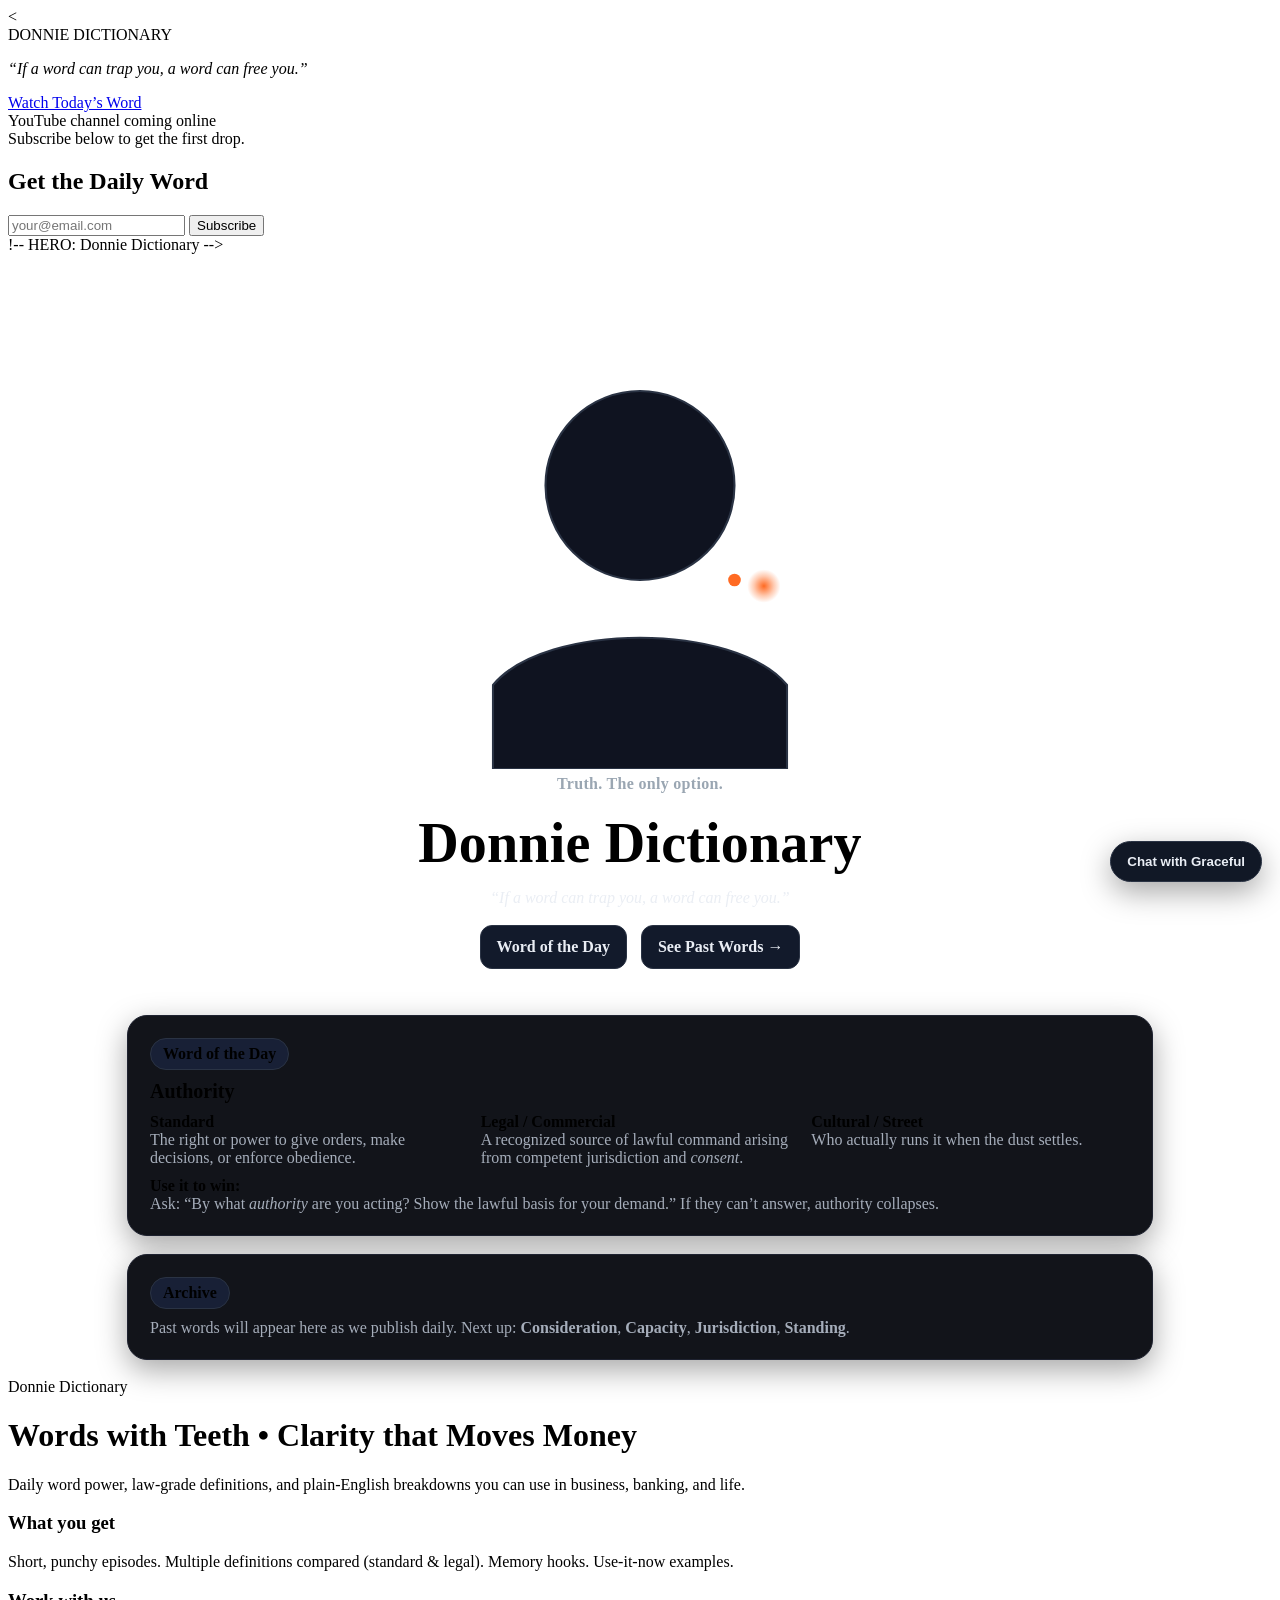
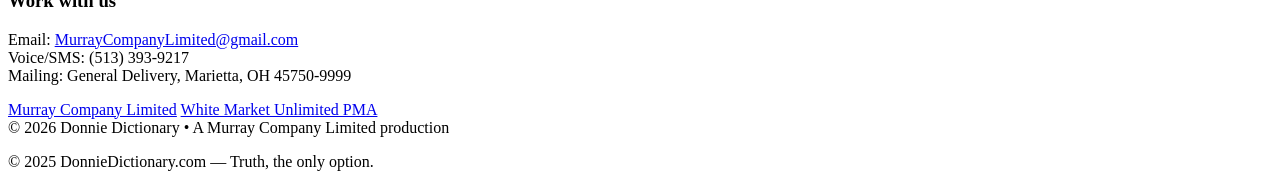
==== index.html @ 7b1841da "Update index.html" ====
<!DOCTYPE html>
<html lang="en">

<head>
  <meta charset="UTF-8" />
  <meta name="viewport" content="width=device-width, initial-scale=1" />
  <title>Donnie Dictionary — Truth, the only option.</title>
  <meta name="description" content="Donnie Dictionary decodes one word a day—etymology, law, symbol, spirit—to free the mind." />
  <!-- Primary Meta Tags -->
<meta name="title" content="Donnie Dictionary — Truth, the only option.">
<meta name="description" content="If a word can trap you, a word can free you. Donnie Dictionary decodes one word a day — etymology, law, symbol, spirit — to free the mind.">

<!-- Open Graph / Facebook -->
<meta property="og:type" content="website">
<meta property="og:url" content="https://donniedictionary.com/">
<meta property="og:title" content="Donnie Dictionary — Truth, the only option.">
<meta property="og:description" content="The AI-driven daily word channel decoding meaning, law, and spirit — one word at a time.">
<meta property="og:image" content="https://donniedictionary.com/assets/social-card.png">

<!-- Twitter -->
<meta name="twitter:card" content="summary_large_image">
<meta name="twitter:url" content="https://donniedictionary.com/">
<meta name="twitter:title" content="Donnie Dictionary — Truth, the only option.">
<meta name="twitter:description" content="If a word can trap you, a word can free you. Discover Donnie Dictionary.">
<meta name="twitter:image" content="https://donniedictionary.com/assets/social-card.png">
  
  
  <link href="https://fonts.googleapis.com/css2?family=Montserrat:wght@500;800&family=Playfair+Display:ital@1&display=swap" rel="stylesheet">
  <link rel="stylesheet" href="style.css" />

  <!-- Temporary favicon: gold circle on black (no upload needed) -->
  <link rel="icon" type="image/svg+xml"
    href='data:image/svg+xml;utf8,<svg xmlns="http://www.w3.org/2000/svg" viewBox="0 0 64 64"><rect width="64" height="64" fill="black"/><circle cx="32" cy="32" r="20" fill="%23FFD700"/></svg>' />
</head>
<body>
  <<main>
  <section class="hero">
    <div class="wordmark">
      <span class="dd-top">DONNIE</span>
      <span class="dd-bottom">DICTIONARY</span>
    </div>
    <p class="tag"><em>“If a word can trap you, a word can free you.”</em></p>
    <a class="cta" href="#watch">Watch Today’s Word</a>
  </section>

  <section id="watch" class="video">
    <!-- Temporary placeholder until YouTube is ready -->
    <div class="video-placeholder">
      <div class="vp-title">YouTube channel coming online</div>
      <div class="vp-sub">Subscribe below to get the first drop.</div>
    </div>
  </section>

  <section class="subscribe">
    <h2>Get the Daily Word</h2>
    <form action="https://formsubmit.co/YOUR_EMAIL" method="POST">
      <input type="email" name="email" placeholder="your@email.com" required />
      <button type="submit">Subscribe</button>
      <input type="hidden" name="_captcha" value="false">
      <input type="hidden" name="_subject" value="New Donnie Dictionary subscriber">
    </form>
  </section>
</main>
  
  !-- HERO: Donnie Dictionary -->
<style>
  .hero-dd{display:flex;flex-direction:column;align-items:center;justify-content:center;text-align:center;padding:56px 16px 28px}
  .hero-dd h1{font-size:clamp(28px,6vw,56px);margin:10px 0 4px;font-weight:800;letter-spacing:.2px}
  .hero-dd .tag{color:#9aa6b2;text-transform:none;font-weight:700;letter-spacing:.3px;margin-bottom:8px}
  .hero-dd .quote{color:#e9edf4;opacity:.92;font-style:italic;margin-top:10px}
  .hero-dd .sil{width:min(420px,85vw);height:auto;margin:18px 0 6px}
  .hero-dd .cta-row{margin-top:18px}
  .btn-ghost{display:inline-block;background:#121a2b;border:1px solid #2a3344;color:#e9edf4;
    padding:12px 16px;border-radius:12px;text-decoration:none;font-weight:700}
  .btn-ghost + .btn-ghost{margin-left:10px}
  /* Word of the Day card tweaks to match site */
  .wotd{background:#12141a;border:1px solid #1e2230;border-radius:20px;box-shadow:0 10px 30px rgba(0,0,0,.35);padding:22px;margin:18px auto;max-width:980px}
  .wotd h3{margin:0 0 10px;font-size:20px}
  .wotd .row{display:grid;gap:12px}
  @media(min-width:760px){.wotd .row{grid-template-columns:1fr 1fr 1fr}}
  .wotd .pill{display:inline-block;background:#182036;border:1px solid #2a3344;border-radius:999px;padding:6px 12px;margin:0 0 10px;font-weight:600}
  .wotd p{color:#a5adba;margin:0}
</style>

<div class="hero-dd" id="top">
  <!-- Neutral forward-facing silhouette with ember (placeholder) -->
  <svg class="sil" viewBox="0 0 400 420" xmlns="http://www.w3.org/2000/svg" role="img" aria-label="Truth Warrior Silhouette">
    <defs>
      <radialGradient id="glow" cx="75%" cy="58%" r="22%">
        <stop offset="0%" stop-color="#FF6A22"/><stop offset="60%" stop-color="#FF6A22" stop-opacity="0.35"/>
        <stop offset="100%" stop-color="#FF6A22" stop-opacity="0"/>
      </radialGradient>
    </defs>
    <!-- ember glow -->
    <circle cx="300" cy="240" r="36" fill="url(#glow)"/>
    <!-- head -->
    <circle cx="200" cy="150" r="90" fill="#0f1320" stroke="#2a3344" stroke-width="2"/>
    <!-- shoulders/chest -->
    <path d="M60 340 C110 280, 290 280, 340 340 L340 420 L60 420 Z" fill="#0f1320" stroke="#2a3344" stroke-width="2"/>
    <!-- tiny ember point -->
    <circle cx="290" cy="240" r="6" fill="#FF6A22"/>
  </svg>

  <div class="tag">Truth. The only option.</div>
  <h1>Donnie Dictionary</h1>
  <div class="quote">“If a word can trap you, a word can free you.”</div>

  <div class="cta-row">
    <a class="btn-ghost" href="#wotd">Word of the Day</a>
    <a class="btn-ghost" href="#archive">See Past Words →</a>
  </div>
</div>

<!-- WORD OF THE DAY -->
<div class="wotd" id="wotd">
  <span class="pill">Word of the Day</span>
  <h3>Authority</h3>
  <div class="row">
    <div>
      <b>Standard</b>
      <p>The right or power to give orders, make decisions, or enforce obedience.</p>
    </div>
    <div>
      <b>Legal / Commercial</b>
      <p>A recognized source of lawful command arising from competent jurisdiction and <i>consent</i>.</p>
    </div>
    <div>
      <b>Cultural / Street</b>
      <p>Who actually runs it when the dust settles.</p>
    </div>
  </div>
  <div style="margin-top:10px">
    <b>Use it to win:</b>
    <p>Ask: “By what <i>authority</i> are you acting? Show the lawful basis for your demand.” If they can’t answer, authority collapses.</p>
  </div>
</div>

<!-- ARCHIVE PLACEHOLDER -->
<div class="wotd" id="archive">
  <span class="pill">Archive</span>
  <p>Past words will appear here as we publish daily. Next up: <b>Consideration</b>, <b>Capacity</b>, <b>Jurisdiction</b>, <b>Standing</b>.</p>
</div>
<!-- /HERO + WOTD -->
  
  <div class="wrap">
    <div class="card">
      <span class="pill">Donnie Dictionary</span>
      <h1>Words with Teeth • Clarity that Moves Money</h1>
      <p class="muted">Daily word power, law-grade definitions, and plain-English breakdowns you can use in business, banking, and life.</p>

      <div class="grid">
        <div>
          <h3>What you get</h3>
          <p>Short, punchy episodes. Multiple definitions compared (standard &amp; legal). Memory hooks. Use-it-now examples.</p>
        </div>
        <div>
          <h3>Work with us</h3>
          <p>Email: <a href="mailto:MurrayCompanyLimited@gmail.com">MurrayCompanyLimited@gmail.com</a><br>
             Voice/SMS: (513) 393-9217<br>
             Mailing: General Delivery, Marietta, OH 45750-9999</p>
        </div>
      </div>

      <div style="margin-top:14px">
        <a class="button" href="https://murraycompanylimited.com" target="_blank">Murray Company Limited</a>
        <a class="button" href="https://whitemarketunlimited.org" target="_blank">White Market Unlimited PMA</a>
      </div>

      <footer>© <span id="y"></span> Donnie Dictionary • A Murray Company Limited production</footer>
    </div>
  </div>

  <script>document.getElementById('y').textContent=new Date().getFullYear()</script>

  <!-- Graceful (Donnie Dictionary) -->
  <style>
   #graceful-btn{position:fixed;right:18px;bottom:18px;background:#111826;border:1px solid #2a3344;color:#e9edf4;
    border-radius:999px;padding:12px 16px;font-weight:700;box-shadow:0 10px 30px rgba(0,0,0,.35);z-index:9999}
   #graceful-panel{position:fixed;right:18px;bottom:78px;width:320px;max-width:92vw;background:#0f1320;color:#e9edf4;
    border:1px solid #273244;border-radius:16px;box-shadow:0 18px 40px rgba(0,0,0,.45);padding:14px;display:none;z-index:9999}
   #graceful-panel h4{margin:0 0 6px;font-size:16px}
   #graceful-panel p{margin:0 0 8px;color:#9aa6b2;font-size:13px;line-height:1.5}
   #graceful-panel textarea{width:100%;height:90px;border-radius:10px;border:1px solid #2b3550;background:#0b1020;color:#e9edf4;padding:10px;resize:vertical}
   #graceful-actions{display:flex;gap:8px;margin-top:8px}
   #graceful-actions a,#graceful-send{flex:1;text-align:center;text-decoration:none;background:#121a2b;border:1px solid #2a3344;
    padding:10px;border-radius:10px;color:#e9edf4;font-weight:600}
   #graceful-send{cursor:pointer}
   #graceful-close{position:absolute;top:6px;right:10px;font-size:18px;color:#9aa6b2;cursor:pointer}
  </style>
  <div id="graceful-panel" role="dialog" aria-label="Graceful Concierge">
    <div id="graceful-close" title="Close">×</div>
    <h4>Graceful • Donnie Dictionary</h4>
    <p>Ask a word, leave a note, or request help.</p>
    <textarea id="graceful-msg" placeholder="Type your message..."></textarea>
    <div id="graceful-actions">
      <a href="tel:+15133939217">Call</a>
      <a id="graceful-sms" href="sms:+15133939217">SMS</a>
      <a id="graceful-email" href="mailto:MurrayCompanyLimited@gmail.com?subject=Donnie%20Dictionary%20Inquiry">Email</a>
    </div>
    <button id="graceful-send">Send via Email</button>
  </div>
  <button id="graceful-btn">Chat with Graceful</button>
  <script>
   (function(){
    const p=document.getElementById('graceful-panel'),
          b=document.getElementById('graceful-btn'),
          x=document.getElementById('graceful-close'),
          msg=document.getElementById('graceful-msg'),
          sms=document.getElementById('graceful-sms'),
          em=document.getElementById('graceful-email'),
          send=document.getElementById('graceful-send');
    function enc(s){return encodeURIComponent(s||'')}
    function updateLinks(){
      const body=enc(msg.value);
      sms.href=`sms:+15133939217?&body=${body}`;
      em.href=`mailto:MurrayCompanyLimited@gmail.com?subject=Donnie%20Dictionary%20Inquiry&body=${body}`;
    }
    b.onclick=()=>{p.style.display=(p.style.display==='block'?'none':'block');}
    x.onclick=()=>{p.style.display='none';}
    msg.oninput=updateLinks; updateLinks();
    send.onclick=()=>{updateLinks(); window.location.href=em.href;}
   })();
  </script>
  <!-- /Graceful -->
</body>
<footer>
  <p>© 2025 DonnieDictionary.com — Truth, the only option.</p>
</footer>

</html>
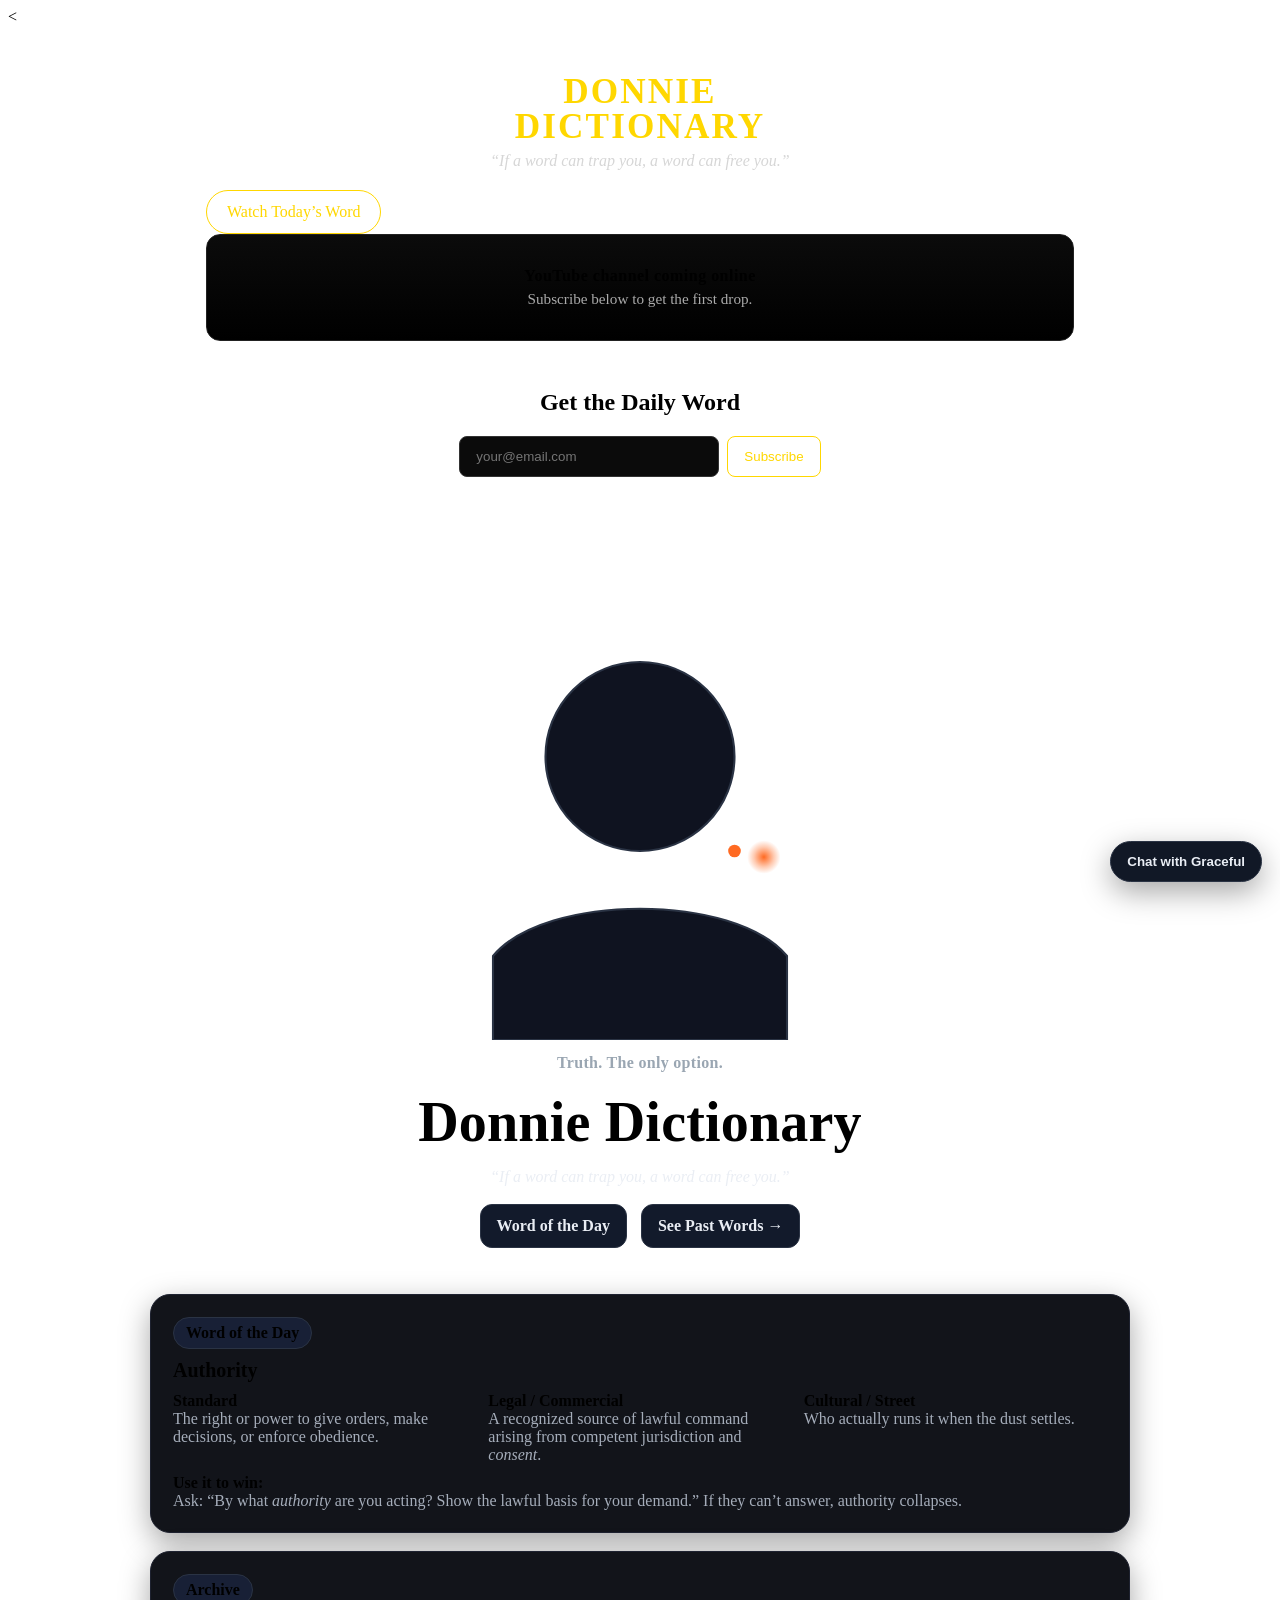
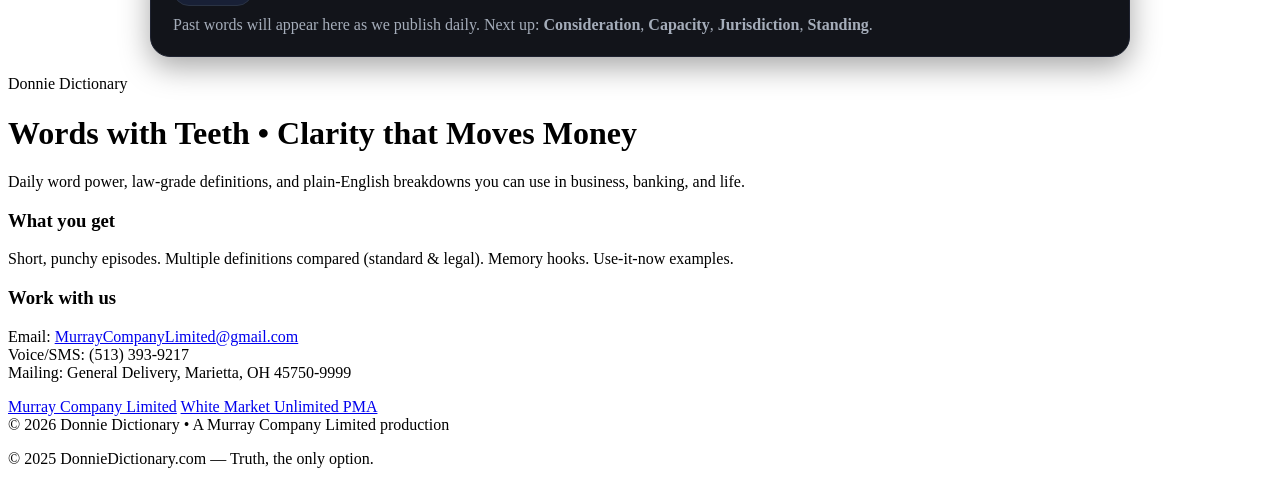
==== commit 5cb03a18: "Update index.html" ====
--- a/index.html
+++ b/index.html
@@ -4,6 +4,8 @@
 <html lang="en">
 
 <head>
+  <link rel="canonical" href="https://donniedictionary.com/">
+  
   <meta charset="UTF-8" />
   <meta name="viewport" content="width=device-width, initial-scale=1" />
   <title>Donnie Dictionary — Truth, the only option.</title>
@@ -33,6 +35,11 @@
   <!-- Temporary favicon: gold circle on black (no upload needed) -->
   <link rel="icon" type="image/svg+xml"
     href='data:image/svg+xml;utf8,<svg xmlns="http://www.w3.org/2000/svg" viewBox="0 0 64 64"><rect width="64" height="64" fill="black"/><circle cx="32" cy="32" r="20" fill="%23FFD700"/></svg>' />
+
+<link rel="icon" type="image/svg+xml"
+  href='data:image/svg+xml;utf8,<svg xmlns="http://www.w3.org/2000/svg" viewBox="0 0 64 64"><rect width="64" height="64" fill="black"/><circle cx="32" cy="32" r="20" fill="%23FFD700"/></svg>' />
+
+
 </head>
 <body>
   <<main>
@@ -64,7 +71,7 @@
   </section>
 </main>
   
-  !-- HERO: Donnie Dictionary -->
+  
 <style>
   .hero-dd{display:flex;flex-direction:column;align-items:center;justify-content:center;text-align:center;padding:56px 16px 28px}
   .hero-dd h1{font-size:clamp(28px,6vw,56px);margin:10px 0 4px;font-weight:800;letter-spacing:.2px}
--- a/style.css
+++ b/style.css
@@ -0,0 +1,115 @@
+/* ========= Donnie Dictionary Core Style ========= */
+
+/* Base */
+* { box-sizing: border-box; }
+body.dark {
+  background: #000;
+  color: #f5f5f5;
+  font-family: 'Montserrat', -apple-system, BlinkMacSystemFont, "Segoe UI", Roboto, Helvetica, Arial, sans-serif;
+  margin: 0;
+  line-height: 1.6;
+}
+
+/* Header */
+header {
+  display: flex;
+  justify-content: space-between;
+  align-items: center;
+  padding: 1rem 1.25rem;
+  border-bottom: 1px solid #222;
+}
+.logo {
+  color: #FFD700;
+  text-decoration: none;
+  font-weight: 800;
+  font-size: 1.1rem;
+  letter-spacing: .04em;
+}
+nav a {
+  color: #f5f5f5;
+  text-decoration: none;
+  margin-left: 1rem;
+}
+nav a.active {
+  border-bottom: 2px solid #FFD700;
+}
+
+/* Main Layout */
+main {
+  max-width: 900px;
+  margin: 3rem auto;
+  padding: 0 1rem;
+}
+
+/* Hero */
+.wordmark { text-align: center; margin-bottom: .25rem; line-height: 1; }
+.dd-top, .dd-bottom {
+  display: block;
+  font-weight: 800;
+  letter-spacing: .06em;
+  color: #FFD700;
+  font-size: 2.2rem;
+}
+.tag { text-align: center; color: #d6d6d6; margin: .5rem 0 1.25rem; font-family: 'Playfair Display', serif; }
+.cta {
+  display: inline-block;
+  padding: .75rem 1.25rem;
+  border: 1px solid #FFD700;
+  border-radius: 999px;
+  color: #FFD700;
+  text-decoration: none;
+}
+.hero-links { margin-top: 1.25rem; text-align: center; }
+.link-about {
+  color: #FFD700;
+  text-decoration: none;
+  font-size: 0.95rem;
+}
+.link-about:hover { text-decoration: underline; }
+
+/* Video placeholder */
+.video-placeholder {
+  border: 1px solid #222;
+  border-radius: 14px;
+  padding: 2rem;
+  text-align: center;
+  background: linear-gradient(180deg, #0b0b0b, #000);
+}
+.vp-title { font-weight: 800; letter-spacing: .03em; margin-bottom: .3rem; }
+.vp-sub { color: #aaa; font-size: .95rem; }
+
+/* Subscribe */
+.subscribe { text-align: center; margin: 3rem 0; }
+.subscribe form {
+  display: inline-flex;
+  gap: .5rem;
+  flex-wrap: wrap;
+  justify-content: center;
+}
+.subscribe input {
+  padding: .75rem 1rem;
+  border-radius: 8px;
+  border: 1px solid #333;
+  background: #0b0b0b;
+  color: #f5f5f5;
+  min-width: 260px;
+}
+.subscribe button {
+  padding: .75rem 1rem;
+  border-radius: 8px;
+  border: 1px solid #FFD700;
+  background: transparent;
+  color: #FFD700;
+  cursor: pointer;
+}
+
+/* Contact */
+.contact {
+  text-align: center;
+  margin: 3rem 0;
+}
+.contact a {
+  color: #FFD700;
+  text
+
+  
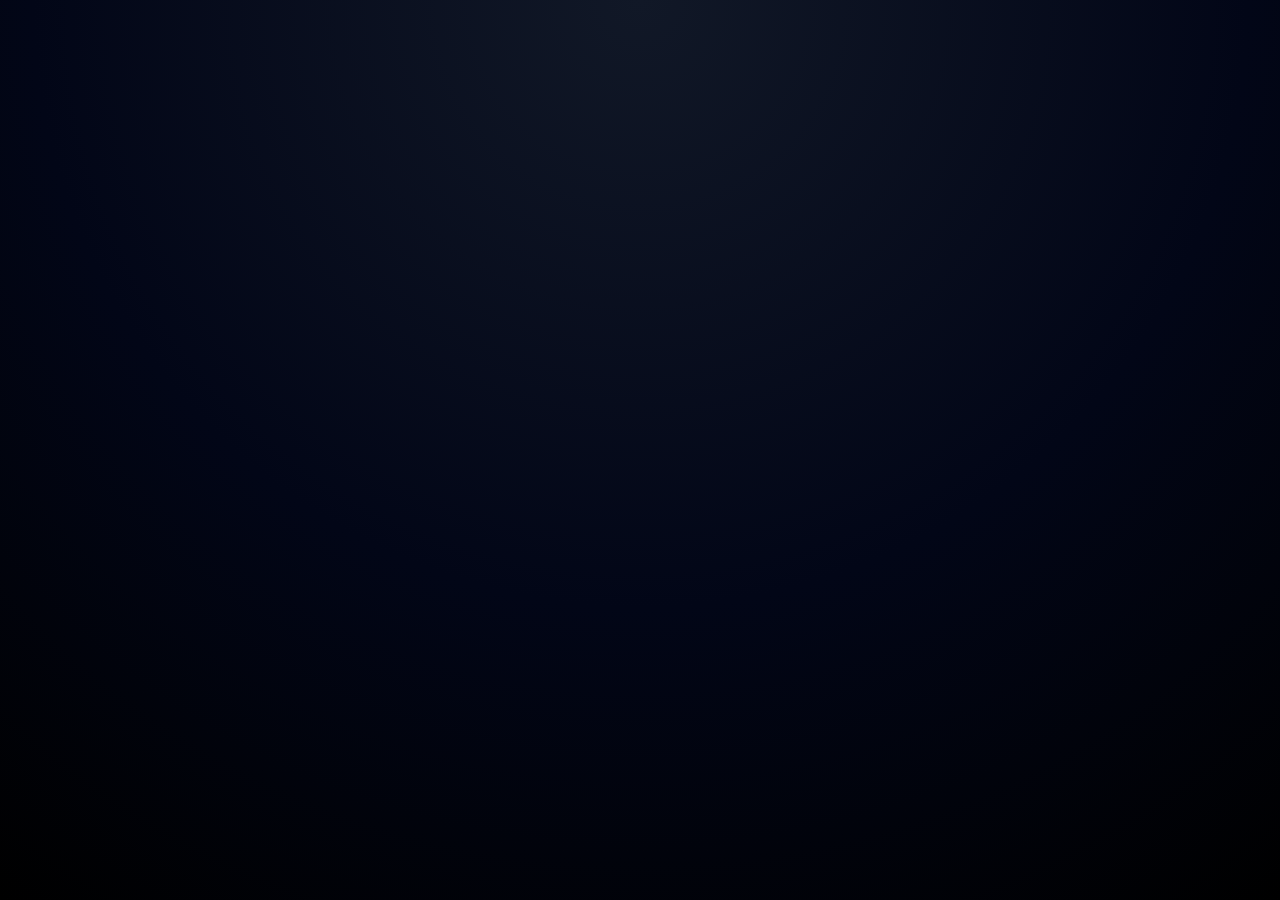
==== commit 52bc29c5: "Create index.html" ====
--- a/index.html
+++ b/index.html
@@ -1,239 +1,156 @@
-
-
 <!DOCTYPE html>
 <html lang="en">
+<head>
+  <meta charset="UTF-8" />
+  <meta name="viewport" content="width=device-width, initial-scale=1.0" />
+  <title>Donnie Dictionary</title>
+  <meta name="description" content="Donnie Dictionary — language, power, and meaning decoded daily." />
+  <style>
+    :root {
+      --bg: #020617;
+      --card: #020617;
+      --accent: #f59e0b;
+      --accent-soft: rgba(245,158,11,0.12);
+      --text-main: #f9fafb;
+      --text-muted: #9ca3af;
+      --border: #111827;
+    }
+    * { box-sizing: border-box; }
+    body {
+      margin: 0;
+      min-height: 100vh;
+      font-family: system-ui, -apple-system, BlinkMacSystemFont,"Segoe UI",sans-serif;
+      background: radial-gradient(circle at top, #111827 0, #020617 55%, #000 100%);
+      color: var(--text-main);
+      display: flex;
+      justify-content: center;
+      align-items: stretch;
+    }
 
-<head>
-  <link rel="canonical" href="https://donniedictionary.com/">
-  
-  <meta charset="UTF-8" />
-  <meta name="viewport" content="width=device-width, initial-scale=1" />
-  <title>Donnie Dictionary — Truth, the only option.</title>
-  <meta name="description" content="Donnie Dictionary decodes one word a day—etymology, law, symbol, spirit—to free the mind." />
-  <!-- Primary Meta Tags -->
-<meta name="title" content="Donnie Dictionary — Truth, the only option.">
-<meta name="description" content="If a word can trap you, a word can free you. Donnie Dictionary decodes one word a day — etymology, law, symbol, spirit — to free the mind.">
+    .wrap {
+      max-width: 960px;
+      width: 100%;
+      padding: 2rem 1.25rem 3rem;
+    }
 
-<!-- Open Graph / Facebook -->
-<meta property="og:type" content="website">
-<meta property="og:url" content="https://donniedictionary.com/">
-<meta property="og:title" content="Donnie Dictionary — Truth, the only option.">
-<meta property="og:description" content="The AI-driven daily word channel decoding meaning, law, and spirit — one word at a time.">
-<meta property="og:image" content="https://donniedictionary.com/assets/social-card.png">
+    header {
+      text-align: center;
+      margin-bottom: 2rem;
+    }
 
-<!-- Twitter -->
-<meta name="twitter:card" content="summary_large_image">
-<meta name="twitter:url" content="https://donniedictionary.com/">
-<meta name="twitter:title" content="Donnie Dictionary — Truth, the only option.">
-<meta name="twitter:description" content="If a word can trap you, a word can free you. Discover Donnie Dictionary.">
-<meta name="twitter:image" content="https://donniedictionary.com/assets/social-card.png">
-  
-  
-  <link href="https://fonts.googleapis.com/css2?family=Montserrat:wght@500;800&family=Playfair+Display:ital@1&display=swap" rel="stylesheet">
-  <link rel="stylesheet" href="style.css" />
+    .badge {
+      display: inline-block;
+      font-size: .7rem;
+      letter-spacing: .08em;
+      padding: .25rem .7rem;
+      background: var(--accent-soft);
+      color: var(--accent);
+      border-radius: 999px;
+      border: 1px solid rgba(245,158,11,.4);
+      text-transform: uppercase;
+      margin-bottom: .6rem;
+    }
 
-  <!-- Temporary favicon: gold circle on black (no upload needed) -->
-  <link rel="icon" type="image/svg+xml"
-    href='data:image/svg+xml;utf8,<svg xmlns="http://www.w3.org/2000/svg" viewBox="0 0 64 64"><rect width="64" height="64" fill="black"/><circle cx="32" cy="32" r="20" fill="%23FFD700"/></svg>' />
+    h1 {
+      font-size: 2.2rem;
+      margin: 0.4rem 0 0.3rem;
+      letter-spacing: .02em;
+    }
 
-<link rel="icon" type="image/svg+xml"
-  href='data:image/svg+xml;utf8,<svg xmlns="http://www.w3.org/2000/svg" viewBox="0 0 64 64"><rect width="64" height="64" fill="black"/><circle cx="32" cy="32" r="20" fill="%23FFD700"/></svg>' />
+    h1 span {
+      color: var(--accent);
+    }
 
+    header p {
+      font-size: .95rem;
+      color: var(--text-muted);
+      max-width: 600px;
+      margin: .5rem auto 0;
+    }
 
+    .card {
+      background: #020617;
+      border-radius: 1rem;
+      padding: 1.3rem 1.4rem;
+      border: 1px solid var(--border);
+      box-shadow: 0 18px 45px rgba(0,0,0,.55);
+      margin-bottom: 1.2rem;
+    }
+
+    .card h2 {
+      margin: 0 0 .5rem;
+      font-size: 1.15rem;
+    }
+
+    .word {
+      font-size: 2rem;
+      font-weight: 700;
+      color: var(--accent);
+      letter-spacing: .03em;
+    }
+
+    .definition {
+      margin-top: .6rem;
+      font-size: .95rem;
+      line-height: 1.6;
+      color: var(--text-main);
+    }
+
+    .etymology {
+      margin-top: .6rem;
+      font-size: .85rem;
+      color: var(--text-muted);
+      border-left: 3px solid var(--accent);
+      padding-left: .6rem;
+    }
+
+    .meta {
+      margin-top: .8rem;
+      font-size: .75rem;
+      color: #6b7280;
+    }
+
+    .buttons {
+      display: flex;
+      flex-wrap: wrap;
+      justify-content: center;
+      gap: .7rem;
+      margin-top: 1rem;
+    }
+
+    .btn {
+      padding: .65rem 1.4rem;
+      border-radius: 999px;
+      text-decoration: none;
+      font-size: .85rem;
+      border: 1px solid var(--border);
+      background: #020617;
+      color: var(--text-main);
+      transition: transform .1s ease, box-shadow .1s ease;
+    }
+
+    .btn.primary {
+      background: var(--accent);
+      color: #111827;
+      border: none;
+      box-shadow: 0 10px 28px rgba(245,158,11,.4);
+    }
+
+    .btn:hover {
+      transform: translateY(-1px);
+      box-shadow: 0 14px 36px rgba(0,0,0,.5);
+    }
+
+    .footer {
+      margin-top: 2rem;
+      border-top: 1px solid var(--border);
+      padding-top: 1rem;
+      text-align: center;
+      font-size: .75rem;
+      color: #6b7280;
+    }
+  </style>
 </head>
 <body>
-  <<main>
-  <section class="hero">
-    <div class="wordmark">
-      <span class="dd-top">DONNIE</span>
-      <span class="dd-bottom">DICTIONARY</span>
-    </div>
-    <p class="tag"><em>“If a word can trap you, a word can free you.”</em></p>
-    <a class="cta" href="#watch">Watch Today’s Word</a>
-  </section>
 
-  <section id="watch" class="video">
-    <!-- Temporary placeholder until YouTube is ready -->
-    <div class="video-placeholder">
-      <div class="vp-title">YouTube channel coming online</div>
-      <div class="vp-sub">Subscribe below to get the first drop.</div>
-    </div>
-  </section>
-
-  <section class="subscribe">
-    <h2>Get the Daily Word</h2>
-    <form action="https://formsubmit.co/YOUR_EMAIL" method="POST">
-      <input type="email" name="email" placeholder="your@email.com" required />
-      <button type="submit">Subscribe</button>
-      <input type="hidden" name="_captcha" value="false">
-      <input type="hidden" name="_subject" value="New Donnie Dictionary subscriber">
-    </form>
-  </section>
-</main>
-  
-  
-<style>
-  .hero-dd{display:flex;flex-direction:column;align-items:center;justify-content:center;text-align:center;padding:56px 16px 28px}
-  .hero-dd h1{font-size:clamp(28px,6vw,56px);margin:10px 0 4px;font-weight:800;letter-spacing:.2px}
-  .hero-dd .tag{color:#9aa6b2;text-transform:none;font-weight:700;letter-spacing:.3px;margin-bottom:8px}
-  .hero-dd .quote{color:#e9edf4;opacity:.92;font-style:italic;margin-top:10px}
-  .hero-dd .sil{width:min(420px,85vw);height:auto;margin:18px 0 6px}
-  .hero-dd .cta-row{margin-top:18px}
-  .btn-ghost{display:inline-block;background:#121a2b;border:1px solid #2a3344;color:#e9edf4;
-    padding:12px 16px;border-radius:12px;text-decoration:none;font-weight:700}
-  .btn-ghost + .btn-ghost{margin-left:10px}
-  /* Word of the Day card tweaks to match site */
-  .wotd{background:#12141a;border:1px solid #1e2230;border-radius:20px;box-shadow:0 10px 30px rgba(0,0,0,.35);padding:22px;margin:18px auto;max-width:980px}
-  .wotd h3{margin:0 0 10px;font-size:20px}
-  .wotd .row{display:grid;gap:12px}
-  @media(min-width:760px){.wotd .row{grid-template-columns:1fr 1fr 1fr}}
-  .wotd .pill{display:inline-block;background:#182036;border:1px solid #2a3344;border-radius:999px;padding:6px 12px;margin:0 0 10px;font-weight:600}
-  .wotd p{color:#a5adba;margin:0}
-</style>
-
-<div class="hero-dd" id="top">
-  <!-- Neutral forward-facing silhouette with ember (placeholder) -->
-  <svg class="sil" viewBox="0 0 400 420" xmlns="http://www.w3.org/2000/svg" role="img" aria-label="Truth Warrior Silhouette">
-    <defs>
-      <radialGradient id="glow" cx="75%" cy="58%" r="22%">
-        <stop offset="0%" stop-color="#FF6A22"/><stop offset="60%" stop-color="#FF6A22" stop-opacity="0.35"/>
-        <stop offset="100%" stop-color="#FF6A22" stop-opacity="0"/>
-      </radialGradient>
-    </defs>
-    <!-- ember glow -->
-    <circle cx="300" cy="240" r="36" fill="url(#glow)"/>
-    <!-- head -->
-    <circle cx="200" cy="150" r="90" fill="#0f1320" stroke="#2a3344" stroke-width="2"/>
-    <!-- shoulders/chest -->
-    <path d="M60 340 C110 280, 290 280, 340 340 L340 420 L60 420 Z" fill="#0f1320" stroke="#2a3344" stroke-width="2"/>
-    <!-- tiny ember point -->
-    <circle cx="290" cy="240" r="6" fill="#FF6A22"/>
-  </svg>
-
-  <div class="tag">Truth. The only option.</div>
-  <h1>Donnie Dictionary</h1>
-  <div class="quote">“If a word can trap you, a word can free you.”</div>
-
-  <div class="cta-row">
-    <a class="btn-ghost" href="#wotd">Word of the Day</a>
-    <a class="btn-ghost" href="#archive">See Past Words →</a>
-  </div>
-</div>
-
-<!-- WORD OF THE DAY -->
-<div class="wotd" id="wotd">
-  <span class="pill">Word of the Day</span>
-  <h3>Authority</h3>
-  <div class="row">
-    <div>
-      <b>Standard</b>
-      <p>The right or power to give orders, make decisions, or enforce obedience.</p>
-    </div>
-    <div>
-      <b>Legal / Commercial</b>
-      <p>A recognized source of lawful command arising from competent jurisdiction and <i>consent</i>.</p>
-    </div>
-    <div>
-      <b>Cultural / Street</b>
-      <p>Who actually runs it when the dust settles.</p>
-    </div>
-  </div>
-  <div style="margin-top:10px">
-    <b>Use it to win:</b>
-    <p>Ask: “By what <i>authority</i> are you acting? Show the lawful basis for your demand.” If they can’t answer, authority collapses.</p>
-  </div>
-</div>
-
-<!-- ARCHIVE PLACEHOLDER -->
-<div class="wotd" id="archive">
-  <span class="pill">Archive</span>
-  <p>Past words will appear here as we publish daily. Next up: <b>Consideration</b>, <b>Capacity</b>, <b>Jurisdiction</b>, <b>Standing</b>.</p>
-</div>
-<!-- /HERO + WOTD -->
-  
-  <div class="wrap">
-    <div class="card">
-      <span class="pill">Donnie Dictionary</span>
-      <h1>Words with Teeth • Clarity that Moves Money</h1>
-      <p class="muted">Daily word power, law-grade definitions, and plain-English breakdowns you can use in business, banking, and life.</p>
-
-      <div class="grid">
-        <div>
-          <h3>What you get</h3>
-          <p>Short, punchy episodes. Multiple definitions compared (standard &amp; legal). Memory hooks. Use-it-now examples.</p>
-        </div>
-        <div>
-          <h3>Work with us</h3>
-          <p>Email: <a href="mailto:MurrayCompanyLimited@gmail.com">MurrayCompanyLimited@gmail.com</a><br>
-             Voice/SMS: (513) 393-9217<br>
-             Mailing: General Delivery, Marietta, OH 45750-9999</p>
-        </div>
-      </div>
-
-      <div style="margin-top:14px">
-        <a class="button" href="https://murraycompanylimited.com" target="_blank">Murray Company Limited</a>
-        <a class="button" href="https://whitemarketunlimited.org" target="_blank">White Market Unlimited PMA</a>
-      </div>
-
-      <footer>© <span id="y"></span> Donnie Dictionary • A Murray Company Limited production</footer>
-    </div>
-  </div>
-
-  <script>document.getElementById('y').textContent=new Date().getFullYear()</script>
-
-  <!-- Graceful (Donnie Dictionary) -->
-  <style>
-   #graceful-btn{position:fixed;right:18px;bottom:18px;background:#111826;border:1px solid #2a3344;color:#e9edf4;
-    border-radius:999px;padding:12px 16px;font-weight:700;box-shadow:0 10px 30px rgba(0,0,0,.35);z-index:9999}
-   #graceful-panel{position:fixed;right:18px;bottom:78px;width:320px;max-width:92vw;background:#0f1320;color:#e9edf4;
-    border:1px solid #273244;border-radius:16px;box-shadow:0 18px 40px rgba(0,0,0,.45);padding:14px;display:none;z-index:9999}
-   #graceful-panel h4{margin:0 0 6px;font-size:16px}
-   #graceful-panel p{margin:0 0 8px;color:#9aa6b2;font-size:13px;line-height:1.5}
-   #graceful-panel textarea{width:100%;height:90px;border-radius:10px;border:1px solid #2b3550;background:#0b1020;color:#e9edf4;padding:10px;resize:vertical}
-   #graceful-actions{display:flex;gap:8px;margin-top:8px}
-   #graceful-actions a,#graceful-send{flex:1;text-align:center;text-decoration:none;background:#121a2b;border:1px solid #2a3344;
-    padding:10px;border-radius:10px;color:#e9edf4;font-weight:600}
-   #graceful-send{cursor:pointer}
-   #graceful-close{position:absolute;top:6px;right:10px;font-size:18px;color:#9aa6b2;cursor:pointer}
-  </style>
-  <div id="graceful-panel" role="dialog" aria-label="Graceful Concierge">
-    <div id="graceful-close" title="Close">×</div>
-    <h4>Graceful • Donnie Dictionary</h4>
-    <p>Ask a word, leave a note, or request help.</p>
-    <textarea id="graceful-msg" placeholder="Type your message..."></textarea>
-    <div id="graceful-actions">
-      <a href="tel:+15133939217">Call</a>
-      <a id="graceful-sms" href="sms:+15133939217">SMS</a>
-      <a id="graceful-email" href="mailto:MurrayCompanyLimited@gmail.com?subject=Donnie%20Dictionary%20Inquiry">Email</a>
-    </div>
-    <button id="graceful-send">Send via Email</button>
-  </div>
-  <button id="graceful-btn">Chat with Graceful</button>
-  <script>
-   (function(){
-    const p=document.getElementById('graceful-panel'),
-          b=document.getElementById('graceful-btn'),
-          x=document.getElementById('graceful-close'),
-          msg=document.getElementById('graceful-msg'),
-          sms=document.getElementById('graceful-sms'),
-          em=document.getElementById('graceful-email'),
-          send=document.getElementById('graceful-send');
-    function enc(s){return encodeURIComponent(s||'')}
-    function updateLinks(){
-      const body=enc(msg.value);
-      sms.href=`sms:+15133939217?&body=${body}`;
-      em.href=`mailto:MurrayCompanyLimited@gmail.com?subject=Donnie%20Dictionary%20Inquiry&body=${body}`;
-    }
-    b.onclick=()=>{p.style.display=(p.style.display==='block'?'none':'block');}
-    x.onclick=()=>{p.style.display='none';}
-    msg.oninput=updateLinks; updateLinks();
-    send.onclick=()=>{updateLinks(); window.location.href=em.href;}
-   })();
-  </script>
-  <!-- /Graceful -->
-</body>
-<footer>
-  <p>© 2025 DonnieDictionary.com — Truth, the only option.</p>
-</footer>
-
-</html>
+<div class="wrap">
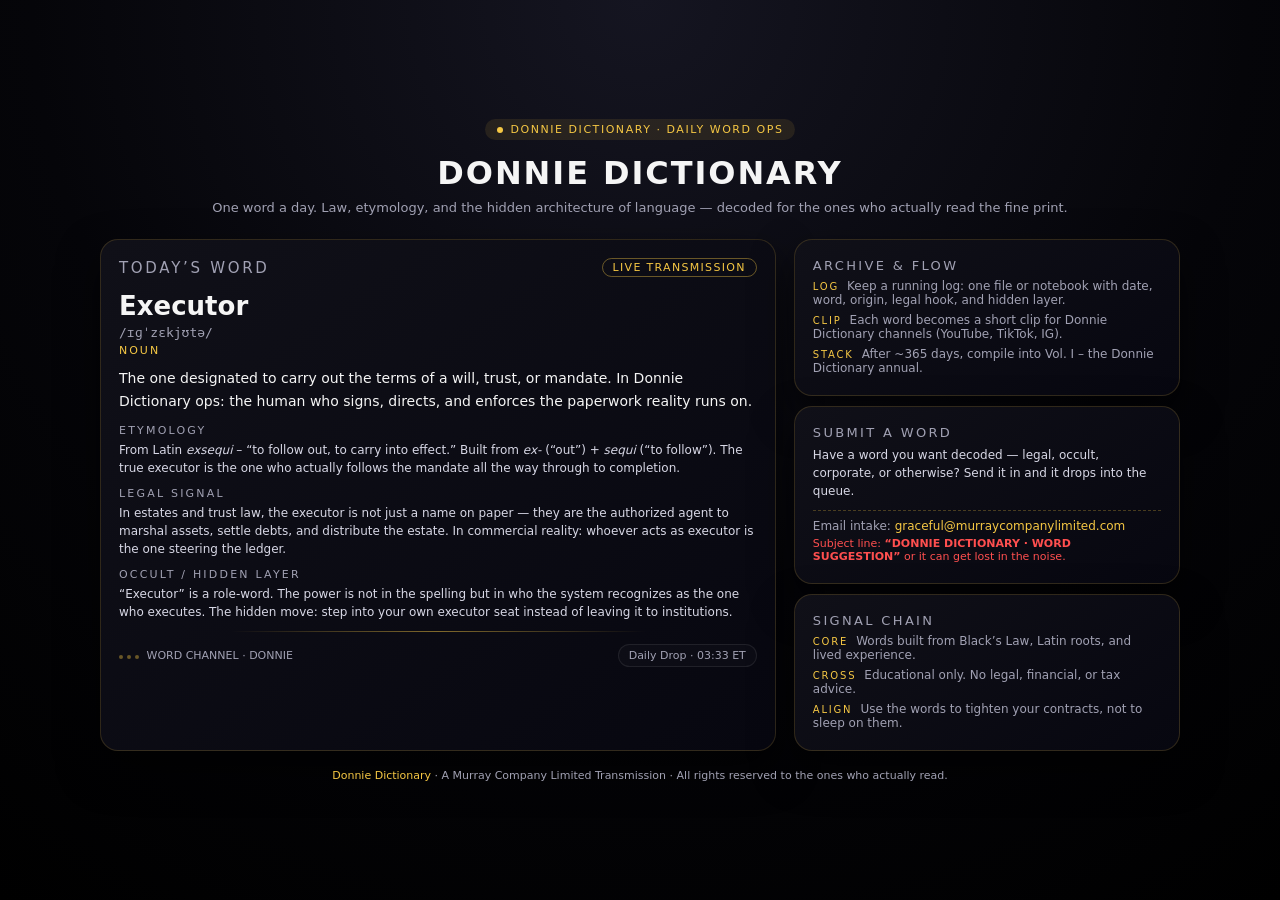
==== commit 36effc05: "Revise index.html for layout and SEO improvements Updated layout and styling for improved readabilit" ====
--- a/index.html
+++ b/index.html
@@ -1,156 +1,404 @@
+
 <!DOCTYPE html>
 <html lang="en">
 <head>
-  <meta charset="UTF-8" />
-  <meta name="viewport" content="width=device-width, initial-scale=1.0" />
+  <meta charset="UTF-8">
   <title>Donnie Dictionary</title>
-  <meta name="description" content="Donnie Dictionary — language, power, and meaning decoded daily." />
+  <meta name="viewport" content="width=device-width, initial-scale=1.0">
+  <meta name="description" content="Donnie Dictionary – daily deep-dive into words, law, etymology, and the hidden layers of language.">
   <style>
     :root {
-      --bg: #020617;
-      --card: #020617;
-      --accent: #f59e0b;
-      --accent-soft: rgba(245,158,11,0.12);
-      --text-main: #f9fafb;
-      --text-muted: #9ca3af;
-      --border: #111827;
-    }
-    * { box-sizing: border-box; }
+      --bg: #050509;
+      --card: #111119;
+      --accent: #f5c744;
+      --accent-soft: rgba(245, 199, 68, 0.1);
+      --text: #f5f5f5;
+      --muted: #a1a1b3;
+      --danger: #ff4f4f;
+      --shadow-soft: 0 18px 40px rgba(0, 0, 0, 0.6);
+      --radius-lg: 18px;
+      --font-main: system-ui, -apple-system, BlinkMacSystemFont, "SF Pro Text",
+                   "Segoe UI", sans-serif;
+      --font-mono: "Menlo", "SF Mono", ui-monospace, monospace;
+    }
+
+    * {
+      box-sizing: border-box;
+      margin: 0;
+      padding: 0;
+    }
+
     body {
-      margin: 0;
+      font-family: var(--font-main);
+      background: radial-gradient(circle at top, #151521 0, #050509 55%, #000 100%);
+      color: var(--text);
       min-height: 100vh;
-      font-family: system-ui, -apple-system, BlinkMacSystemFont,"Segoe UI",sans-serif;
-      background: radial-gradient(circle at top, #111827 0, #020617 55%, #000 100%);
-      color: var(--text-main);
       display: flex;
       justify-content: center;
       align-items: stretch;
-    }
-
-    .wrap {
-      max-width: 960px;
+      padding: 24px;
+    }
+
+    .shell {
+      max-width: 1080px;
       width: 100%;
-      padding: 2rem 1.25rem 3rem;
-    }
-
-    header {
+      margin: auto;
+    }
+
+    .header {
       text-align: center;
-      margin-bottom: 2rem;
-    }
-
-    .badge {
-      display: inline-block;
-      font-size: .7rem;
-      letter-spacing: .08em;
-      padding: .25rem .7rem;
+      margin-bottom: 24px;
+    }
+
+    .brand-pill {
+      display: inline-flex;
+      align-items: center;
+      gap: 8px;
+      padding: 4px 12px;
+      border-radius: 999px;
       background: var(--accent-soft);
       color: var(--accent);
+      font-size: 11px;
+      letter-spacing: 0.14em;
+      text-transform: uppercase;
+    }
+
+    .brand-dot {
+      width: 6px;
+      height: 6px;
+      border-radius: 50%;
+      background: var(--accent);
+    }
+
+    h1 {
+      margin-top: 14px;
+      font-size: 32px;
+      letter-spacing: 0.06em;
+      text-transform: uppercase;
+    }
+
+    .subtitle {
+      margin-top: 8px;
+      color: var(--muted);
+      font-size: 13px;
+    }
+
+    .grid {
+      display: grid;
+      grid-template-columns: minmax(0, 2.1fr) minmax(0, 1.2fr);
+      gap: 18px;
+    }
+
+    @media (max-width: 800px) {
+      body {
+        padding: 16px;
+      }
+      .grid {
+        grid-template-columns: minmax(0, 1fr);
+      }
+    }
+
+    .card {
+      background: linear-gradient(145deg, #101018, #070710);
+      border-radius: var(--radius-lg);
+      box-shadow: var(--shadow-soft);
+      border: 1px solid rgba(245, 199, 68, 0.16);
+      padding: 18px 18px 20px;
+    }
+
+    .card-header {
+      display: flex;
+      justify-content: space-between;
+      align-items: center;
+      margin-bottom: 14px;
+      gap: 10px;
+    }
+
+    .card-title {
+      font-size: 15px;
+      text-transform: uppercase;
+      letter-spacing: 0.18em;
+      color: var(--muted);
+    }
+
+    .tag {
+      padding: 2px 10px;
       border-radius: 999px;
-      border: 1px solid rgba(245,158,11,.4);
-      text-transform: uppercase;
-      margin-bottom: .6rem;
-    }
-
-    h1 {
-      font-size: 2.2rem;
-      margin: 0.4rem 0 0.3rem;
-      letter-spacing: .02em;
-    }
-
-    h1 span {
-      color: var(--accent);
-    }
-
-    header p {
-      font-size: .95rem;
-      color: var(--text-muted);
-      max-width: 600px;
-      margin: .5rem auto 0;
-    }
-
-    .card {
-      background: #020617;
-      border-radius: 1rem;
-      padding: 1.3rem 1.4rem;
-      border: 1px solid var(--border);
-      box-shadow: 0 18px 45px rgba(0,0,0,.55);
-      margin-bottom: 1.2rem;
-    }
-
-    .card h2 {
-      margin: 0 0 .5rem;
-      font-size: 1.15rem;
+      font-size: 11px;
+      border: 1px solid rgba(245, 199, 68, 0.4);
+      color: var(--accent);
+      text-transform: uppercase;
+      letter-spacing: 0.12em;
     }
 
     .word {
-      font-size: 2rem;
-      font-weight: 700;
-      color: var(--accent);
-      letter-spacing: .03em;
+      font-size: 26px;
+      font-weight: 600;
+      margin-bottom: 4px;
+    }
+
+    .pronunciation {
+      font-size: 13px;
+      color: var(--muted);
+      font-family: var(--font-mono);
+      margin-bottom: 4px;
+    }
+
+    .pos {
+      font-size: 11px;
+      text-transform: uppercase;
+      letter-spacing: 0.18em;
+      color: var(--accent);
+      margin-bottom: 10px;
     }
 
     .definition {
-      margin-top: .6rem;
-      font-size: .95rem;
+      font-size: 14px;
       line-height: 1.6;
-      color: var(--text-main);
-    }
-
-    .etymology {
-      margin-top: .6rem;
-      font-size: .85rem;
-      color: var(--text-muted);
-      border-left: 3px solid var(--accent);
-      padding-left: .6rem;
-    }
-
-    .meta {
-      margin-top: .8rem;
-      font-size: .75rem;
-      color: #6b7280;
-    }
-
-    .buttons {
+      margin-bottom: 12px;
+    }
+
+    .section-label {
+      font-size: 11px;
+      text-transform: uppercase;
+      letter-spacing: 0.2em;
+      color: var(--muted);
+      margin-top: 10px;
+      margin-bottom: 4px;
+    }
+
+    .etymology,
+    .legal,
+    .occult {
+      font-size: 12px;
+      line-height: 1.5;
+      color: #d7d7e5;
+      margin-bottom: 4px;
+    }
+
+    .divider {
+      height: 1px;
+      border-radius: 999px;
+      background: radial-gradient(circle, rgba(245, 199, 68, 0.5), transparent 65%);
+      margin: 10px 0 12px;
+    }
+
+    .meta-row {
       display: flex;
       flex-wrap: wrap;
-      justify-content: center;
-      gap: .7rem;
-      margin-top: 1rem;
-    }
-
-    .btn {
-      padding: .65rem 1.4rem;
+      align-items: center;
+      justify-content: space-between;
+      gap: 10px;
+      font-size: 11px;
+      color: var(--muted);
+    }
+
+    .dot-row {
+      display: inline-flex;
+      align-items: center;
+      gap: 4px;
+    }
+
+    .dot-row span {
+      width: 4px;
+      height: 4px;
       border-radius: 999px;
+      background: rgba(245, 199, 68, 0.4);
+    }
+
+    .pill {
+      font-size: 11px;
+      padding: 4px 10px;
+      border-radius: 999px;
+      background: rgba(255, 255, 255, 0.02);
+      border: 1px solid rgba(255, 255, 255, 0.08);
+    }
+
+    .stack {
+      display: flex;
+      flex-direction: column;
+      gap: 10px;
+    }
+
+    .small-card-title {
+      font-size: 13px;
+      text-transform: uppercase;
+      letter-spacing: 0.18em;
+      color: var(--muted);
+      margin-bottom: 6px;
+    }
+
+    .list {
+      list-style: none;
+      font-size: 12px;
+      color: var(--muted);
+      display: flex;
+      flex-direction: column;
+      gap: 6px;
+    }
+
+    .list span {
+      color: var(--accent);
+      font-size: 10px;
+      text-transform: uppercase;
+      letter-spacing: 0.18em;
+      margin-right: 8px;
+    }
+
+    .cta-block {
+      margin-top: 10px;
+      padding-top: 8px;
+      border-top: 1px dashed rgba(245, 199, 68, 0.26);
+      font-size: 12px;
+      color: var(--muted);
+    }
+
+    a {
+      color: var(--accent);
       text-decoration: none;
-      font-size: .85rem;
-      border: 1px solid var(--border);
-      background: #020617;
-      color: var(--text-main);
-      transition: transform .1s ease, box-shadow .1s ease;
-    }
-
-    .btn.primary {
-      background: var(--accent);
-      color: #111827;
-      border: none;
-      box-shadow: 0 10px 28px rgba(245,158,11,.4);
-    }
-
-    .btn:hover {
-      transform: translateY(-1px);
-      box-shadow: 0 14px 36px rgba(0,0,0,.5);
+    }
+
+    a:hover {
+      text-decoration: underline;
+    }
+
+    .danger-note {
+      font-size: 11px;
+      color: var(--danger);
+      margin-top: 4px;
     }
 
     .footer {
-      margin-top: 2rem;
-      border-top: 1px solid var(--border);
-      padding-top: 1rem;
+      margin-top: 18px;
       text-align: center;
-      font-size: .75rem;
-      color: #6b7280;
+      font-size: 11px;
+      color: var(--muted);
+    }
+
+    .footer strong {
+      color: var(--accent);
+      font-weight: 500;
     }
   </style>
 </head>
 <body>
-
-<div class="wrap">
+  <main class="shell">
+    <header class="header">
+      <div class="brand-pill">
+        <div class="brand-dot"></div>
+        DONNIE DICTIONARY · DAILY WORD OPS
+      </div>
+      <h1>Donnie Dictionary</h1>
+      <p class="subtitle">
+        One word a day. Law, etymology, and the hidden architecture of language —
+        decoded for the ones who actually read the fine print.
+      </p>
+    </header>
+
+    <section class="grid">
+      <!-- LEFT: TODAY'S WORD -->
+      <article class="card">
+        <div class="card-header">
+          <div class="card-title">Today’s Word</div>
+          <div class="tag">Live Transmission</div>
+        </div>
+
+        <!-- Replace this block daily -->
+        <div class="word">Executor</div>
+        <div class="pronunciation">/ɪɡˈzɛkjʊtə/</div>
+        <div class="pos">Noun</div>
+
+        <p class="definition">
+          The one designated to carry out the terms of a will, trust, or mandate.
+          In Donnie Dictionary ops: the human who signs, directs, and enforces
+          the paperwork reality runs on.
+        </p>
+
+        <div class="section-label">Etymology</div>
+        <p class="etymology">
+          From Latin <em>exsequi</em> – “to follow out, to carry into effect.”
+          Built from <em>ex-</em> (“out”) + <em>sequi</em> (“to follow”).
+          The true executor is the one who actually follows the mandate
+          all the way through to completion.
+        </p>
+
+        <div class="section-label">Legal Signal</div>
+        <p class="legal">
+          In estates and trust law, the executor is not just a name on paper —
+          they are the authorized agent to marshal assets, settle debts, and
+          distribute the estate. In commercial reality: whoever acts as
+          executor is the one steering the ledger.
+        </p>
+
+        <div class="section-label">Occult / Hidden Layer</div>
+        <p class="occult">
+          “Executor” is a role-word. The power is not in the spelling but in
+          who the system recognizes as the one who executes. The hidden move:
+          step into your own executor seat instead of leaving it to institutions.
+        </p>
+
+        <div class="divider"></div>
+
+        <div class="meta-row">
+          <div>
+            <div class="dot-row">
+              <span></span><span></span><span></span>
+            </div>
+            <span style="margin-left: 4px;">WORD CHANNEL · DONNIE</span>
+          </div>
+          <div class="pill">Daily Drop · 03:33 ET</div>
+        </div>
+      </article>
+
+      <!-- RIGHT: ARCHIVE / PIPELINE / CONTACT -->
+      <aside class="stack">
+        <section class="card">
+          <div class="small-card-title">Archive &amp; Flow</div>
+          <ul class="list">
+            <li><span>LOG</span>Keep a running log: one file or notebook with date, word, origin, legal hook, and hidden layer.</li>
+            <li><span>CLIP</span>Each word becomes a short clip for Donnie Dictionary channels (YouTube, TikTok, IG).</li>
+            <li><span>STACK</span>After ~365 days, compile into Vol. I – the Donnie Dictionary annual.</li>
+          </ul>
+        </section>
+
+        <section class="card">
+          <div class="small-card-title">Submit a Word</div>
+          <p class="etymology">
+            Have a word you want decoded — legal, occult, corporate, or otherwise?
+            Send it in and it drops into the queue.
+          </p>
+
+          <div class="cta-block">
+            <p>
+              Email intake: 
+              <a href="mailto:graceful@murraycompanylimited.com?subject=Donnie%20Dictionary%20Word%20Suggestion">
+                graceful@murraycompanylimited.com
+              </a>
+            </p>
+            <p class="danger-note">
+              Subject line: <strong>“DONNIE DICTIONARY · WORD SUGGESTION”</strong>
+              or it can get lost in the noise.
+            </p>
+          </div>
+        </section>
+
+        <section class="card">
+          <div class="small-card-title">Signal Chain</div>
+          <ul class="list">
+            <li><span>CORE</span>Words built from Black’s Law, Latin roots, and lived experience.</li>
+            <li><span>CROSS</span>Educational only. No legal, financial, or tax advice.</li>
+            <li><span>ALIGN</span>Use the words to tighten your contracts, not to sleep on them.</li>
+          </ul>
+        </section>
+      </aside>
+    </section>
+
+    <footer class="footer">
+      <div>
+        <strong>Donnie Dictionary</strong> · A Murray Company Limited Transmission ·
+        All rights reserved to the ones who actually read.
+      </div>
+    </footer>
+  </main>
+</body>
+</html>
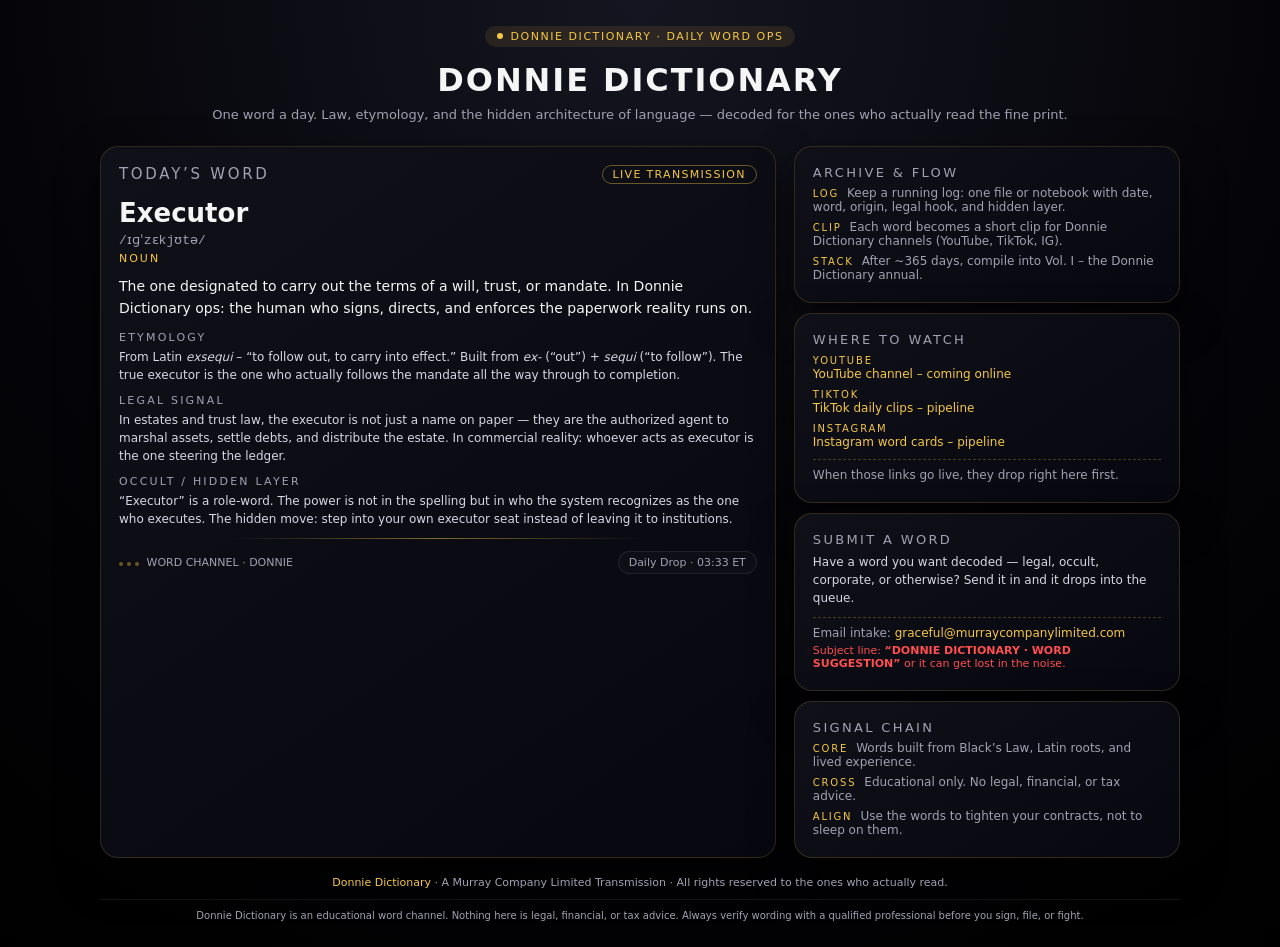
==== commit f1b4ae44: "Enhance HTML metadata and add social media links Updated the title and description meta tags for cla" ====
--- a/index.html
+++ b/index.html
@@ -1,11 +1,29 @@
-
 <!DOCTYPE html>
 <html lang="en">
 <head>
-  <meta charset="UTF-8">
-  <title>Donnie Dictionary</title>
-  <meta name="viewport" content="width=device-width, initial-scale=1.0">
-  <meta name="description" content="Donnie Dictionary – daily deep-dive into words, law, etymology, and the hidden layers of language.">
+  <meta charset="UTF-8" />
+  <title>Donnie Dictionary – Daily Word Ops</title>
+  <meta name="viewport" content="width=device-width, initial-scale=1.0" />
+  <meta name="description" content="Donnie Dictionary – daily deep-dive into words, law, etymology, and the hidden layers of language for people who actually read the fine print." />
+
+  <!-- Favicon (inline SVG, no extra files needed) -->
+  <link
+    rel="icon"
+    type="image/svg+xml"
+    href='data:image/svg+xml,<svg xmlns="http://www.w3.org/2000/svg" viewBox="0 0 64 64"><rect width="64" height="64" rx="12" ry="12" fill="%23050509"/><text x="50%" y="52%" text-anchor="middle" font-size="26" fill="%23f5c744" font-family="system-ui, -apple-system, BlinkMacSystemFont, Segoe UI, sans-serif">DD</text></svg>'
+  />
+
+  <!-- Open Graph / Social Preview -->
+  <meta property="og:title" content="Donnie Dictionary – Daily Word Ops" />
+  <meta property="og:description" content="One word a day. Law, etymology, and the hidden architecture of language – decoded for executors, not spectators." />
+  <meta property="og:type" content="website" />
+  <meta property="og:url" content="https://murraycompanylimited-hue.github.io/donniedictionary/" />
+
+  <!-- Twitter Card (fallback) -->
+  <meta name="twitter:card" content="summary" />
+  <meta name="twitter:title" content="Donnie Dictionary – Daily Word Ops" />
+  <meta name="twitter:description" content="Daily word drops linking language, law, and the unseen structure of power." />
+
   <style>
     :root {
       --bg: #050509;
@@ -268,6 +286,18 @@
       margin-top: 4px;
     }
 
+    .channels {
+      display: flex;
+      flex-direction: column;
+      gap: 6px;
+      font-size: 12px;
+      color: var(--muted);
+    }
+
+    .channels a {
+      font-size: 12px;
+    }
+
     .footer {
       margin-top: 18px;
       text-align: center;
@@ -278,6 +308,15 @@
     .footer strong {
       color: var(--accent);
       font-weight: 500;
+    }
+
+    .footer-strip {
+      margin-top: 10px;
+      padding-top: 8px;
+      border-top: 1px solid rgba(255, 255, 255, 0.07);
+      font-size: 10px;
+      color: var(--muted);
+      line-height: 1.5;
     }
   </style>
 </head>
@@ -350,7 +389,7 @@
         </div>
       </article>
 
-      <!-- RIGHT: ARCHIVE / PIPELINE / CONTACT -->
+      <!-- RIGHT: ARCHIVE / PIPELINE / CONTACT / CHANNELS -->
       <aside class="stack">
         <section class="card">
           <div class="small-card-title">Archive &amp; Flow</div>
@@ -362,6 +401,24 @@
         </section>
 
         <section class="card">
+          <div class="small-card-title">Where to Watch</div>
+          <div class="channels">
+            <div><span style="font-size:10px;letter-spacing:0.18em;text-transform:uppercase;color:var(--accent);">YOUTUBE</span><br />
+              <a href="#" title="YouTube channel coming online">YouTube channel – coming online</a>
+            </div>
+            <div><span style="font-size:10px;letter-spacing:0.18em;text-transform:uppercase;color:var(--accent);">TIKTOK</span><br />
+              <a href="#" title="TikTok pipeline">TikTok daily clips – pipeline</a>
+            </div>
+            <div><span style="font-size:10px;letter-spacing:0.18em;text-transform:uppercase;color:var(--accent);">INSTAGRAM</span><br />
+              <a href="#" title="Instagram drops">Instagram word cards – pipeline</a>
+            </div>
+          </div>
+          <div class="cta-block">
+            When those links go live, they drop right here first.
+          </div>
+        </section>
+
+        <section class="card">
           <div class="small-card-title">Submit a Word</div>
           <p class="etymology">
             Have a word you want decoded — legal, occult, corporate, or otherwise?
@@ -370,7 +427,7 @@
 
           <div class="cta-block">
             <p>
-              Email intake: 
+              Email intake:
               <a href="mailto:graceful@murraycompanylimited.com?subject=Donnie%20Dictionary%20Word%20Suggestion">
                 graceful@murraycompanylimited.com
               </a>
@@ -398,6 +455,10 @@
         <strong>Donnie Dictionary</strong> · A Murray Company Limited Transmission ·
         All rights reserved to the ones who actually read.
       </div>
+      <div class="footer-strip">
+        Donnie Dictionary is an educational word channel. Nothing here is legal, financial, or tax advice.
+        Always verify wording with a qualified professional before you sign, file, or fight.
+      </div>
     </footer>
   </main>
 </body>
